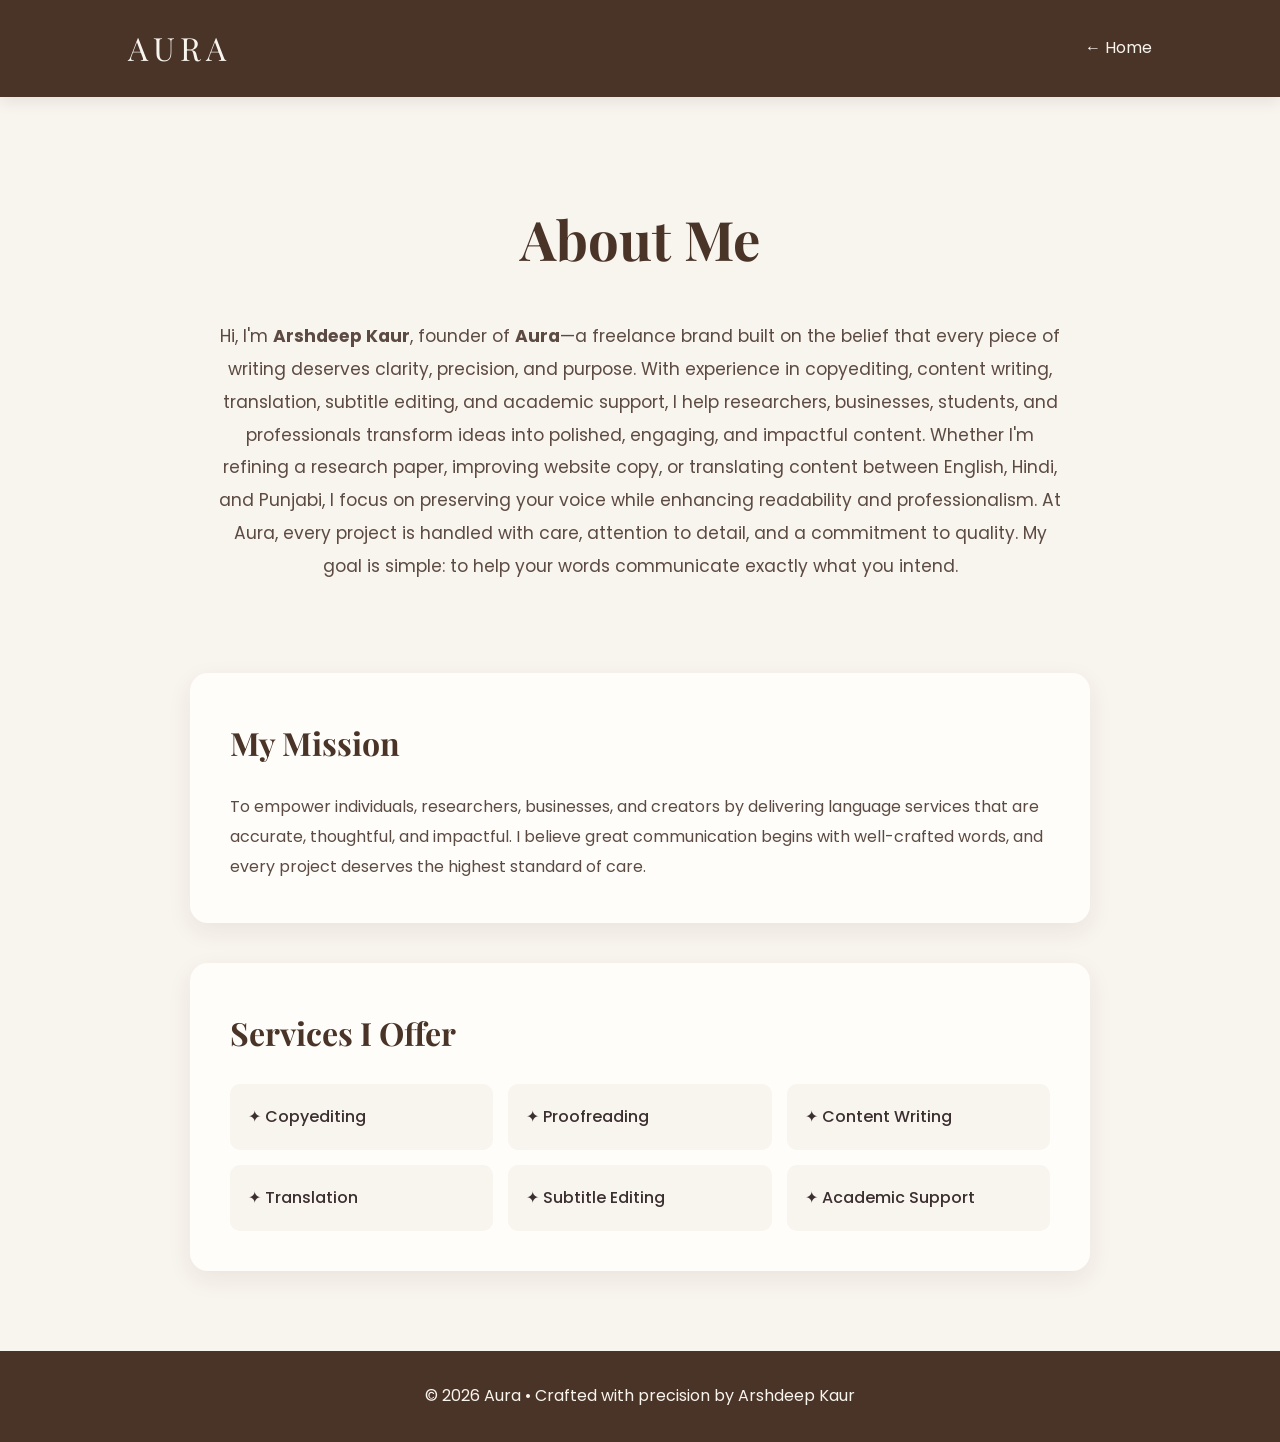
==== about.html @ 69d8ae89 "Add files via upload" ====
<!DOCTYPE html>
<html lang="en">
<head>
    <meta charset="UTF-8">
    <meta name="viewport" content="width=device-width, initial-scale=1.0">

    <title>About | Aura</title>

    <!-- Google Fonts -->
    <link href="https://fonts.googleapis.com/css2?family=Playfair+Display:wght@600;700&family=Poppins:wght@300;400;500;600&display=swap" rel="stylesheet">

    <style>

*{
    margin:0;
    padding:0;
    box-sizing:border-box;
}

body{
    font-family:'Poppins',sans-serif;
    background:#F8F4EE;
    color:#3B2F2F;
    line-height:1.9;
}

/* =========================
        NAVBAR
========================= */

nav{

    background:#4A3428;

    display:flex;

    justify-content:space-between;

    align-items:center;

    padding:18px 10%;

    position:sticky;

    top:0;

    box-shadow:0 5px 15px rgba(0,0,0,.08);
}

.logo{

    font-family:'Playfair Display',serif;

    font-size:2rem;

    letter-spacing:5px;

    color:#F8F4EE;
}

.home-btn{

    color:#F8F4EE;

    text-decoration:none;

    transition:.3s;
}

.home-btn:hover{

    color:#D9B382;
}

/* =========================
      HERO
========================= */

.about{

    max-width:900px;

    margin:90px auto;

    text-align:center;

    padding:0 25px;
}

.about h1{

    font-family:'Playfair Display',serif;

    font-size:3.4rem;

    color:#4A3428;

    margin-bottom:30px;
}

.about p{

    font-size:1.08rem;

    color:#5C4B43;
}

/* =========================
        CARDS
========================= */

.card{

    width:min(900px,90%);

    margin:40px auto;

    background:#FFFDF9;

    padding:40px;

    border-radius:18px;

    box-shadow:0 8px 25px rgba(74,52,40,.08);

    transition:.3s;
}

.card:hover{

    transform:translateY(-6px);

    box-shadow:0 15px 30px rgba(74,52,40,.12);
}

.card h2{

    font-family:'Playfair Display',serif;

    color:#4A3428;

    margin-bottom:18px;

    font-size:2rem;
}

.card p{

    color:#5C4B43;
}

/* =========================
      LIST
========================= */

.services{

    display:grid;

    grid-template-columns:repeat(auto-fit,minmax(250px,1fr));

    gap:15px;

    margin-top:20px;
}

.service{

    background:#F8F4EE;

    padding:18px;

    border-radius:10px;

    font-weight:500;
}

/* =========================
      FOOTER
========================= */

footer{

    background:#4A3428;

    color:#F8F4EE;

    text-align:center;

    padding:30px;

    margin-top:80px;
}

/* =========================
      MOBILE
========================= */

@media(max-width:768px){

.about h1{

    font-size:2.4rem;
}

.logo{

    font-size:1.6rem;
}

}

    </style>

</head>

<body>

<nav>

<div class="logo">
AURA
</div>

<a href="index.html" class="home-btn">← Home</a>

</nav>

<section class="about">

<h1>About Me</h1>

<p>

Hi, I'm <strong>Arshdeep Kaur</strong>, founder of <strong>Aura</strong>—a freelance brand built on the belief that every piece of writing deserves clarity, precision, and purpose.

With experience in copyediting, content writing, translation, subtitle editing, and academic support, I help researchers, businesses, students, and professionals transform ideas into polished, engaging, and impactful content.

Whether I'm refining a research paper, improving website copy, or translating content between English, Hindi, and Punjabi, I focus on preserving your voice while enhancing readability and professionalism.

At Aura, every project is handled with care, attention to detail, and a commitment to quality. My goal is simple: to help your words communicate exactly what you intend.

</p>

</section>

<div class="card">

<h2>My Mission</h2>

<p>

To empower individuals, researchers, businesses, and creators by delivering language services that are accurate, thoughtful, and impactful. I believe great communication begins with well-crafted words, and every project deserves the highest standard of care.

</p>

</div>

<div class="card">

<h2>Services I Offer</h2>

<div class="services">

<div class="service">✦ Copyediting</div>

<div class="service">✦ Proofreading</div>

<div class="service">✦ Content Writing</div>

<div class="service">✦ Translation</div>

<div class="service">✦ Subtitle Editing</div>

<div class="service">✦ Academic Support</div>

</div>

</div>

<footer>

© 2026 Aura • Crafted with precision by Arshdeep Kaur

</footer>

</body>
</html>
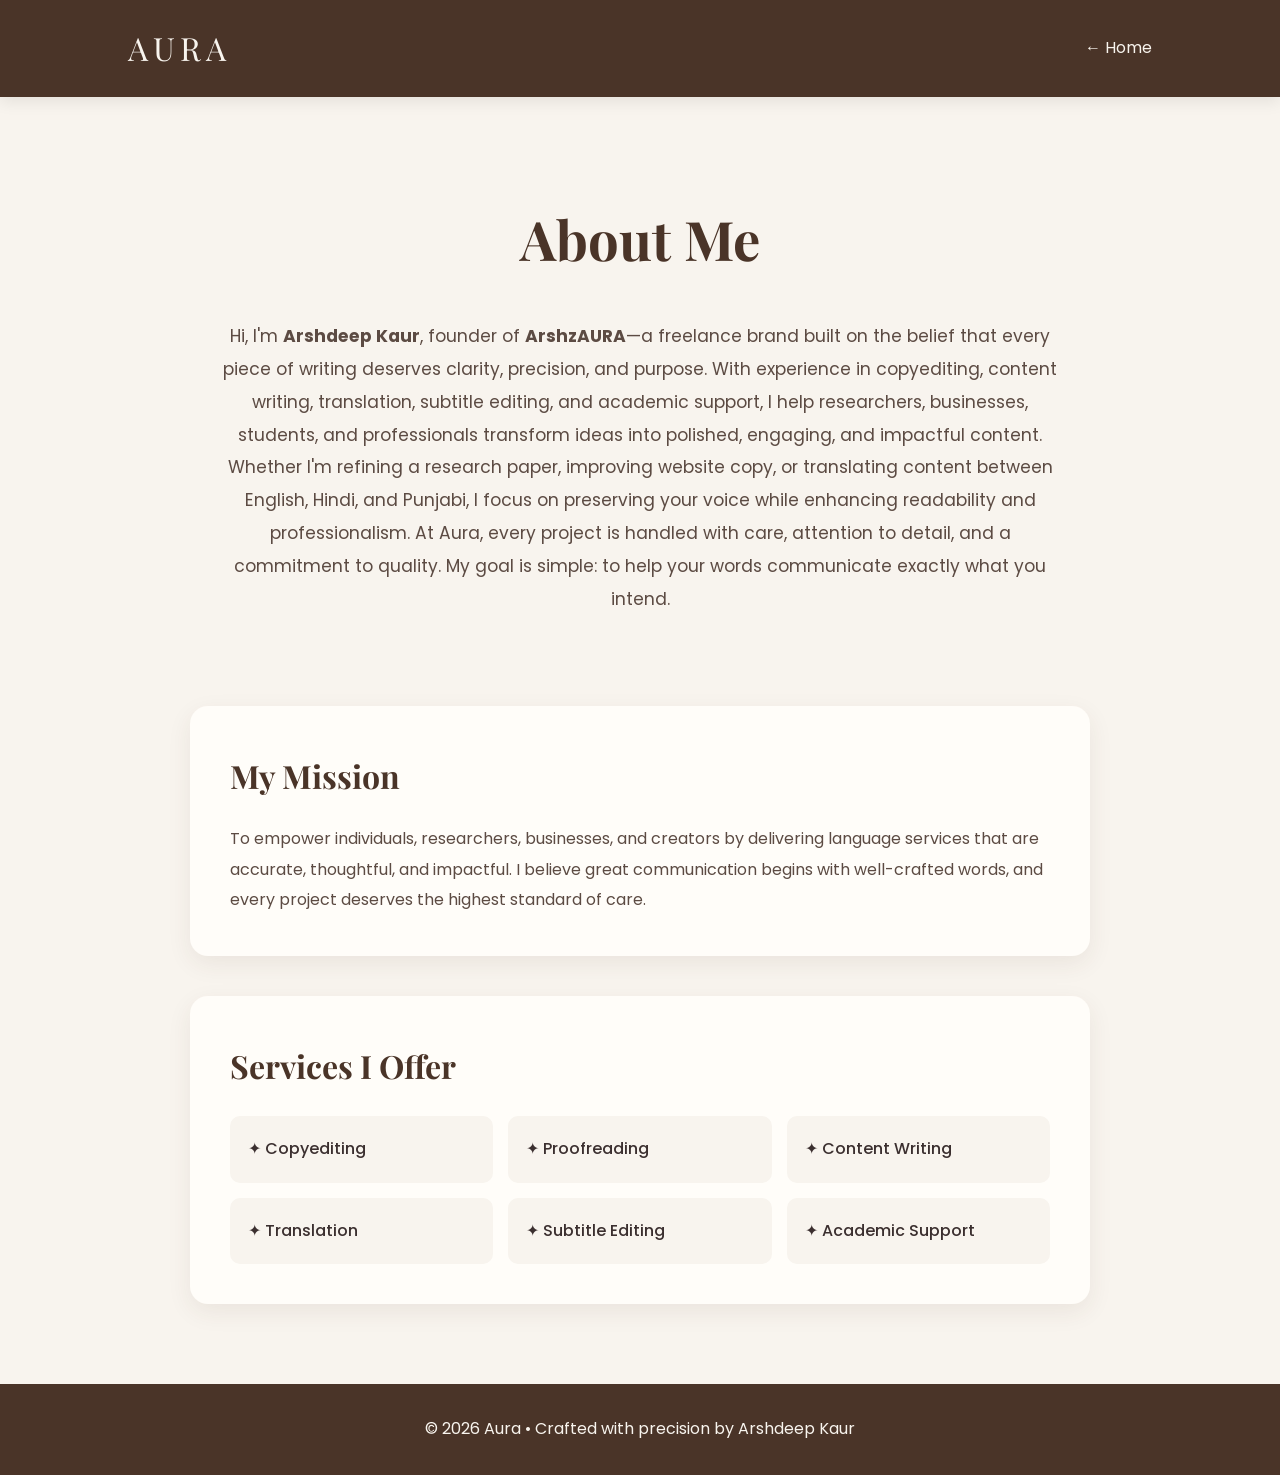
==== commit 80bd03ae: "Add files via upload" ====
--- a/about.html
+++ b/about.html
@@ -232,7 +232,7 @@
 
 <p>
 
-Hi, I'm <strong>Arshdeep Kaur</strong>, founder of <strong>Aura</strong>—a freelance brand built on the belief that every piece of writing deserves clarity, precision, and purpose.
+Hi, I'm <strong>Arshdeep Kaur</strong>, founder of <strong>ArshzAURA</strong>—a freelance brand built on the belief that every piece of writing deserves clarity, precision, and purpose.
 
 With experience in copyediting, content writing, translation, subtitle editing, and academic support, I help researchers, businesses, students, and professionals transform ideas into polished, engaging, and impactful content.
 
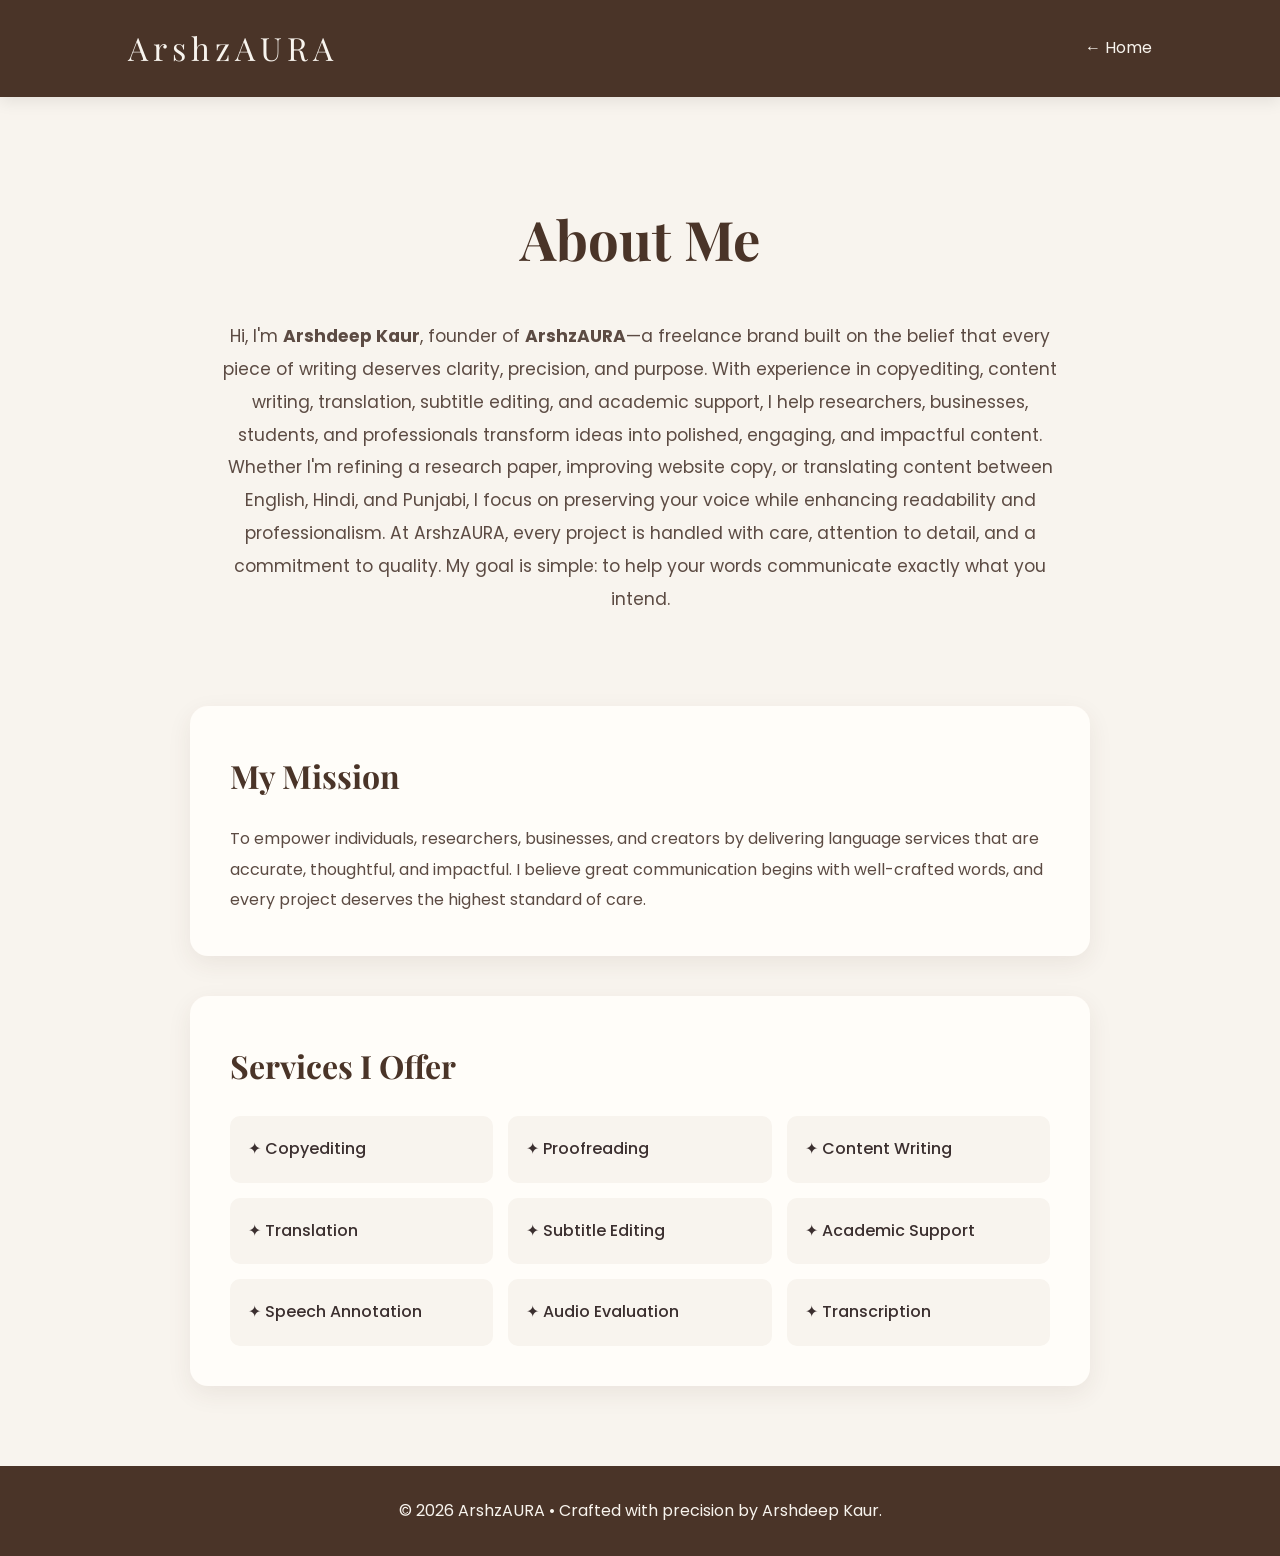
==== commit 2439e571: "Add files via upload" ====
--- a/about.html
+++ b/about.html
@@ -4,7 +4,7 @@
     <meta charset="UTF-8">
     <meta name="viewport" content="width=device-width, initial-scale=1.0">
 
-    <title>About | Aura</title>
+    <title>About | ArshzAURA</title>
 
     <!-- Google Fonts -->
     <link href="https://fonts.googleapis.com/css2?family=Playfair+Display:wght@600;700&family=Poppins:wght@300;400;500;600&display=swap" rel="stylesheet">
@@ -219,7 +219,7 @@
 <nav>
 
 <div class="logo">
-AURA
+ArshzAURA
 </div>
 
 <a href="index.html" class="home-btn">← Home</a>
@@ -238,7 +238,7 @@
 
 Whether I'm refining a research paper, improving website copy, or translating content between English, Hindi, and Punjabi, I focus on preserving your voice while enhancing readability and professionalism.
 
-At Aura, every project is handled with care, attention to detail, and a commitment to quality. My goal is simple: to help your words communicate exactly what you intend.
+At ArshzAURA, every project is handled with care, attention to detail, and a commitment to quality. My goal is simple: to help your words communicate exactly what you intend.
 
 </p>
 
@@ -274,13 +274,19 @@
 
 <div class="service">✦ Academic Support</div>
 
+<div class="service">✦ Speech Annotation</div>
+
+<div class="service">✦ Audio Evaluation</div>
+
+<div class="service">✦ Transcription</div>
+
 </div>
 
 </div>
 
 <footer>
 
-© 2026 Aura • Crafted with precision by Arshdeep Kaur
+© 2026 ArshzAURA • Crafted with precision by Arshdeep Kaur.
 
 </footer>
 
